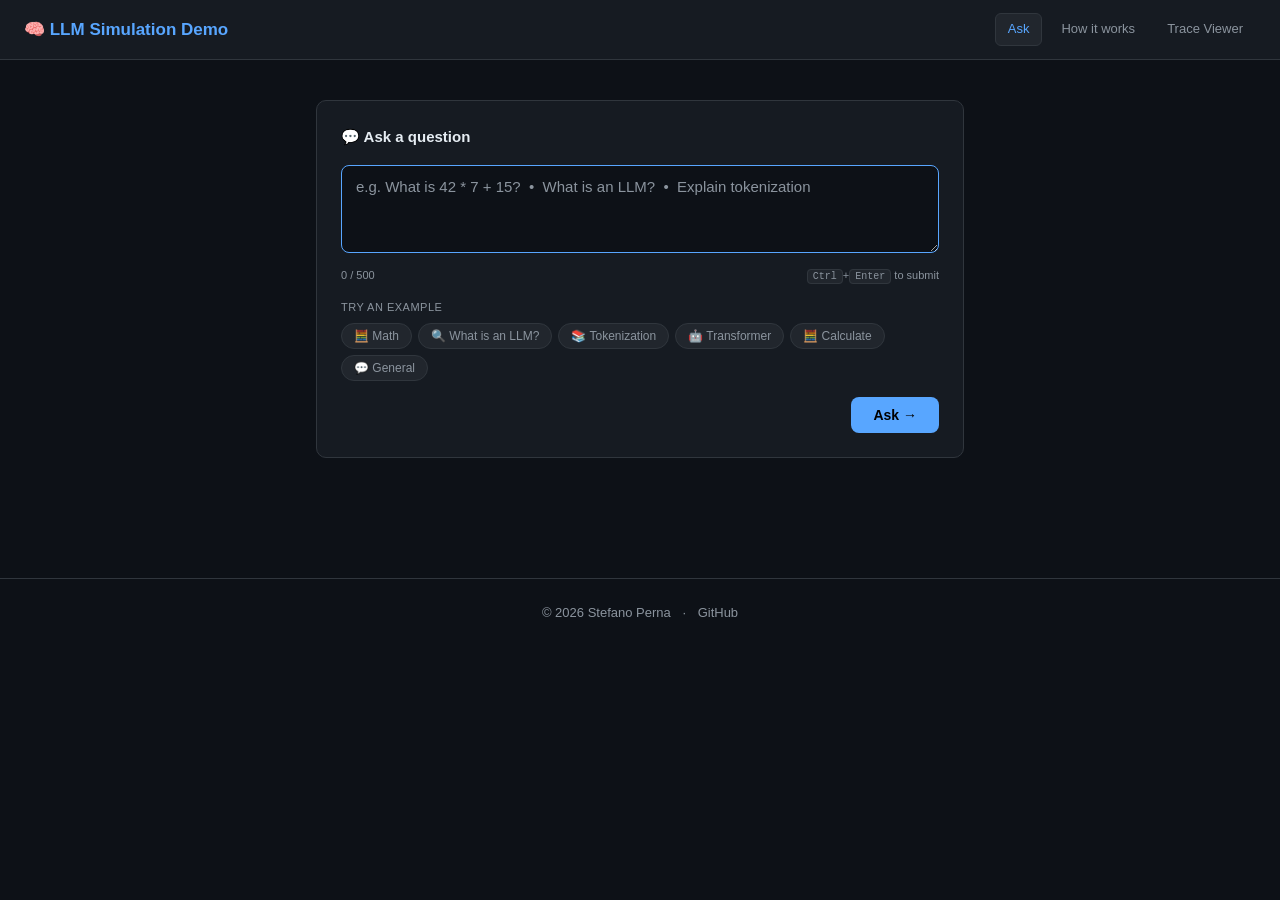
==== ui/index.html @ 04939d82 "Initial Commit" ====
<!DOCTYPE html>
<html lang="en">
<head>
  <meta charset="UTF-8" />
  <meta name="viewport" content="width=device-width, initial-scale=1.0" />
  <title>LLM Simulation Demo</title>
  <style>
    /* ── Variables (match viewer.html theme) ────────────────────────────── */
    *, *::before, *::after { box-sizing: border-box; margin: 0; padding: 0; }

    :root {
      --bg:        #0d1117;
      --surface:   #161b22;
      --surface2:  #21262d;
      --border:    #30363d;
      --text:      #e6edf3;
      --muted:     #8b949e;
      --accent:    #58a6ff;
      --green:     #3fb950;
      --yellow:    #d29922;
      --red:       #f85149;
      --purple:    #bc8cff;
      --orange:    #ffa657;
      --font-mono: "SFMono-Regular", Consolas, "Liberation Mono", Menlo, monospace;
      --radius:    10px;
    }

    body {
      background: var(--bg);
      color: var(--text);
      font-family: -apple-system, BlinkMacSystemFont, "Segoe UI", Roboto, sans-serif;
      font-size: 14px;
      line-height: 1.6;
      min-height: 100vh;
    }

    /* ── Header ─────────────────────────────────────────────────────────── */
    header {
      background: var(--surface);
      border-bottom: 1px solid var(--border);
      padding: 13px 24px;
      display: flex;
      align-items: center;
      gap: 12px;
      position: sticky;
      top: 0;
      z-index: 100;
    }
    header a.logo { font-size: 17px; font-weight: 600; color: var(--accent); text-decoration: none; flex: 1; }
    header a.logo:hover { text-decoration: underline; }
    nav { display: flex; gap: 6px; }
    nav a {
      font-size: 13px;
      color: var(--muted);
      text-decoration: none;
      padding: 5px 12px;
      border-radius: 6px;
      border: 1px solid transparent;
      transition: color .15s, border-color .15s;
    }
    nav a:hover, nav a.active { color: var(--text); border-color: var(--border); }
    nav a.active { background: var(--surface2); color: var(--accent); }

    /* ── Layout ─────────────────────────────────────────────────────────── */
    main {
      max-width: 680px;
      margin: 40px auto;
      padding: 0 16px 64px;
    }

    /* ── Card ───────────────────────────────────────────────────────────── */
    .card {
      background: var(--surface);
      border: 1px solid var(--border);
      border-radius: var(--radius);
      padding: 24px;
      margin-bottom: 16px;
    }
    .card-title {
      font-size: 15px;
      font-weight: 600;
      margin-bottom: 16px;
      display: flex;
      align-items: center;
      gap: 8px;
    }

    /* ── Query card ─────────────────────────────────────────────────────── */
    #query-input {
      width: 100%;
      min-height: 88px;
      background: var(--bg);
      border: 1px solid var(--border);
      border-radius: 8px;
      color: var(--text);
      font-size: 15px;
      padding: 12px 14px;
      resize: vertical;
      outline: none;
      font-family: inherit;
      transition: border-color 0.15s;
    }
    #query-input:focus { border-color: var(--accent); }
    #query-input::placeholder { color: var(--muted); }

    .input-footer {
      display: flex;
      align-items: center;
      justify-content: space-between;
      margin-top: 8px;
      flex-wrap: wrap;
      gap: 8px;
    }
    .char-counter { font-size: 11px; color: var(--muted); }
    .char-counter.warn { color: var(--yellow); }
    .shortcuts { font-size: 11px; color: var(--muted); }
    kbd {
      background: var(--surface2);
      border: 1px solid var(--border);
      border-radius: 4px;
      padding: 1px 5px;
      font-size: 10px;
      font-family: var(--font-mono);
    }

    /* ── Example chips ───────────────────────────────────────────────────── */
    .chips-label { font-size: 11px; color: var(--muted); margin: 14px 0 6px; text-transform: uppercase; letter-spacing: .5px; }
    .chips { display: flex; gap: 6px; flex-wrap: wrap; }
    .chip {
      padding: 5px 12px;
      border-radius: 20px;
      border: 1px solid var(--border);
      background: var(--surface2);
      color: var(--muted);
      font-size: 12px;
      cursor: pointer;
      transition: border-color 0.15s, color 0.15s;
      white-space: nowrap;
    }
    .chip:hover { border-color: var(--accent); color: var(--text); }

    /* ── Button ─────────────────────────────────────────────────────────── */
    .btn-primary {
      display: inline-flex;
      align-items: center;
      gap: 6px;
      background: var(--accent);
      color: #000;
      border: none;
      border-radius: 8px;
      padding: 10px 22px;
      font-size: 14px;
      font-weight: 600;
      cursor: pointer;
      text-decoration: none;
      transition: background 0.15s, transform 0.1s;
      white-space: nowrap;
    }
    .btn-primary:hover { background: #79c0ff; }
    .btn-primary:active { transform: scale(0.97); }
    .btn-primary:disabled { opacity: 0.45; cursor: not-allowed; transform: none; }

    .btn-secondary {
      display: inline-flex;
      align-items: center;
      gap: 6px;
      background: var(--surface2);
      border: 1px solid var(--border);
      color: var(--text);
      border-radius: 8px;
      padding: 8px 18px;
      font-size: 13px;
      cursor: pointer;
      transition: border-color 0.15s;
    }
    .btn-secondary:hover { border-color: var(--accent); }

    /* ── Submit row ─────────────────────────────────────────────────────── */
    .submit-row {
      margin-top: 16px;
      display: flex;
      align-items: center;
      justify-content: flex-end;
    }

    /* ── Loading card ────────────────────────────────────────────────────── */
    .spinner-wrap { display: flex; justify-content: center; margin-bottom: 16px; }
    @keyframes spin { to { transform: rotate(360deg); } }
    .spinner {
      width: 34px; height: 34px;
      border: 3px solid var(--border);
      border-top-color: var(--accent);
      border-radius: 50%;
      animation: spin 0.75s linear infinite;
    }
    .loading-label {
      text-align: center;
      color: var(--muted);
      font-size: 13px;
      margin-bottom: 20px;
    }

    /* ── Stage list ─────────────────────────────────────────────────────── */
    .stage-list { display: flex; flex-direction: column; gap: 6px; }
    .stage-item {
      display: flex;
      align-items: center;
      gap: 12px;
      padding: 9px 14px;
      border-radius: 7px;
      border: 1px solid var(--border);
      transition: border-color 0.2s, background 0.2s, opacity 0.2s;
    }
    .stage-item.pending { opacity: 0.35; }
    .stage-item.active  { border-color: var(--accent); background: #0d1f33; opacity: 1; }
    .stage-item.done    { border-color: var(--green);  background: #0d2018; opacity: 1; }
    .stage-icon { font-size: 16px; width: 22px; text-align: center; }
    .stage-name { flex: 1; font-size: 13px; }
    .stage-status { font-size: 13px; width: 20px; text-align: center; }

    /* ── Answer card ────────────────────────────────────────────────────── */
    .query-echo {
      font-size: 13px;
      color: var(--muted);
      margin-bottom: 16px;
      padding: 8px 12px;
      background: var(--surface2);
      border-radius: 6px;
      border-left: 3px solid var(--border);
    }
    .query-echo strong { color: var(--text); }

    /* Tool badge */
    .tool-badge {
      display: inline-flex;
      align-items: center;
      gap: 6px;
      padding: 4px 12px;
      border-radius: 20px;
      font-size: 12px;
      font-weight: 600;
      border: 1px solid;
      margin-bottom: 8px;
    }
    .badge-calc   { border-color: var(--green);  color: var(--green);  background: #0d2018; }
    .badge-search { border-color: var(--accent); color: var(--accent); background: #0d1f33; }

    .tool-output {
      background: var(--bg);
      border: 1px solid var(--border);
      border-radius: 7px;
      padding: 10px 14px;
      font-family: var(--font-mono);
      font-size: 13px;
      margin-bottom: 16px;
      max-height: 130px;
      overflow-y: auto;
      white-space: pre-wrap;
      word-break: break-word;
      line-height: 1.6;
    }

    /* Token display */
    .section-label {
      font-size: 11px;
      color: var(--muted);
      text-transform: uppercase;
      letter-spacing: .5px;
      margin-bottom: 8px;
    }
    .token-display {
      min-height: 52px;
      padding: 12px 14px;
      background: var(--bg);
      border: 1px solid var(--border);
      border-radius: 8px;
      line-height: 2.2;
      font-size: 15px;
      word-break: break-word;
    }

    /* Individual token pills */
    .tok {
      display: inline-block;
      padding: 2px 7px;
      margin: 2px 2px;
      border-radius: 5px;
      border: 1px solid;
      font-family: var(--font-mono);
      cursor: default;
      transition: transform 0.12s;
    }
    .tok:hover { transform: translateY(-2px); }
    .tok sup { font-size: 9px; opacity: 0.65; margin-left: 1px; }

    /* Probability tiers — colour-codes token confidence visually */
    .tok-high { border-color: #3fb950; background: #0a1f10; color: #e6edf3; }
    .tok-mid  { border-color: #d29922; background: #1f1700; color: #e6edf3; }
    .tok-low  { border-color: #f85149; background: #1f0a0a; color: #e6edf3; }

    /* Legend */
    .tok-legend {
      display: flex;
      gap: 10px;
      margin-top: 10px;
      flex-wrap: wrap;
    }
    .legend-item {
      font-size: 11px;
      padding: 2px 9px;
      border-radius: 12px;
      border: 1px solid;
    }
    .legend-item.tok-high { border-color: #3fb950; color: #3fb950; background: #0a1f10; }
    .legend-item.tok-mid  { border-color: #d29922; color: #d29922; background: #1f1700; }
    .legend-item.tok-low  { border-color: #f85149; color: #f85149; background: #1f0a0a; }

    /* Stats row */
    .stats-row {
      display: flex;
      gap: 20px;
      margin: 14px 0 16px;
      font-size: 12px;
      color: var(--muted);
      flex-wrap: wrap;
    }
    .stats-row span { display: flex; align-items: center; gap: 5px; }

    /* Actions */
    .actions {
      display: flex;
      gap: 10px;
      align-items: center;
      flex-wrap: wrap;
      padding-top: 4px;
    }

    /* ── Error card ──────────────────────────────────────────────────────── */
    .error-box {
      background: #1f0a0a;
      border: 1px solid var(--red);
      border-radius: 8px;
      padding: 12px 16px;
      color: var(--red);
      margin-bottom: 14px;
      font-size: 13px;
    }

    /* ── Utility ─────────────────────────────────────────────────────────── */
    .hidden { display: none !important; }

    @keyframes fadein {
      from { opacity: 0; transform: translateY(10px); }
      to   { opacity: 1; transform: translateY(0); }
    }
    .fadein { animation: fadein 0.3s ease; }

    /* Scrollbar */
    ::-webkit-scrollbar { width: 6px; height: 6px; }
    ::-webkit-scrollbar-track { background: var(--bg); }
    ::-webkit-scrollbar-thumb { background: var(--border); border-radius: 3px; }

    /* ── Footer ─────────────────────────────────────────────────────────── */
    footer {
      text-align: center;
      padding: 24px 16px;
      font-size: 13px;
      color: var(--muted);
      border-top: 1px solid var(--border);
      margin-top: 40px;
    }
    footer a { color: var(--muted); text-decoration: none; transition: color .15s; }
    footer a:hover { color: var(--accent); }
    .footer-sep { margin: 0 8px; }
  </style>
</head>
<body>

<header>
  <a class="logo" href="/">🧠 LLM Simulation Demo</a>
  <nav>
    <a href="/" class="active">Ask</a>
    <a href="/about">How it works</a>
    <a href="/trace">Trace Viewer</a>
  </nav>
</header>

<main>

  <!-- ── Query section ─────────────────────────────────────────────────── -->
  <section id="query-section" class="card">
    <div class="card-title">💬 Ask a question</div>

    <textarea
      id="query-input"
      placeholder="e.g. What is 42 * 7 + 15?  •  What is an LLM?  •  Explain tokenization"
      maxlength="500"
      autofocus
    ></textarea>

    <div class="input-footer">
      <span class="char-counter" id="char-counter">0 / 500</span>
      <span class="shortcuts"><kbd>Ctrl</kbd>+<kbd>Enter</kbd> to submit</span>
    </div>

    <div class="chips-label">Try an example</div>
    <div class="chips">
      <button class="chip" data-query="What is 42 * 7 + 15?">🧮 Math</button>
      <button class="chip" data-query="What is an LLM?">🔍 What is an LLM?</button>
      <button class="chip" data-query="Explain tokenization in NLP">📚 Tokenization</button>
      <button class="chip" data-query="Tell me about the transformer architecture">🤖 Transformer</button>
      <button class="chip" data-query="Calculate 100 / 4 + 3 * 2">🧮 Calculate</button>
      <button class="chip" data-query="Hello there">💬 General</button>
    </div>

    <div class="submit-row">
      <button class="btn-primary" id="submit-btn">Ask →</button>
    </div>
  </section>

  <!-- ── Loading section ───────────────────────────────────────────────── -->
  <section id="loading-section" class="card hidden">
    <div class="spinner-wrap"><div class="spinner"></div></div>
    <div class="loading-label" id="loading-label">Running LLM pipeline…</div>
    <div class="stage-list" id="stage-list"></div>
  </section>

  <!-- ── Answer section ────────────────────────────────────────────────── -->
  <section id="answer-section" class="card hidden fadein">
    <div class="card-title">✅ Answer</div>

    <!-- Echo the original query -->
    <div class="query-echo" id="query-echo">
      <strong>Query:</strong> <span id="query-echo-text"></span>
    </div>

    <!-- Tool result (hidden when no tool was used) -->
    <div id="tool-section" class="hidden">
      <div id="tool-badge" class="tool-badge"></div>
      <div id="tool-output" class="tool-output"></div>
    </div>

    <!-- Generated response with animated token pills -->
    <div class="section-label">Generated response</div>
    <div id="token-display" class="token-display"></div>

    <!-- Probability legend -->
    <div class="tok-legend">
      <span class="legend-item tok-high">≥ 80% confident</span>
      <span class="legend-item tok-mid">50 – 80%</span>
      <span class="legend-item tok-low">&lt; 50%</span>
    </div>

    <!-- Stats -->
    <div class="stats-row">
      <span>⚡ <strong id="stat-steps">—</strong> pipeline steps recorded</span>
      <span>🪙 <strong id="stat-tokens">—</strong> tokens generated</span>
    </div>

    <!-- Actions -->
    <div class="actions">
      <button class="btn-secondary" id="new-query-btn">← New question</button>
      <a id="trace-btn" href="/trace?autoload" target="_blank" class="btn-primary hidden">
        🔍 View Execution Trace →
      </a>
    </div>
  </section>

  <!-- ── Error section ─────────────────────────────────────────────────── -->
  <section id="error-section" class="card hidden fadein">
    <div class="card-title">⚠️ Error</div>
    <div class="error-box" id="error-box"></div>
    <button class="btn-secondary" id="retry-btn">← Try again</button>
  </section>

</main>

<script>
/* ═══════════════════════════════════════════════════════════════════════
   Constants
═══════════════════════════════════════════════════════════════════════ */
const STAGES = [
  { icon: "📥", name: "Input received" },
  { icon: "🔧", name: "Prompt construction" },
  { icon: "✂️",  name: "Tokenization" },
  { icon: "🤔", name: "Reasoning & tool dispatch" },
  { icon: "⚡", name: "Token-by-token generation" },
  { icon: "✅", name: "Final answer composed" },
];

/* ═══════════════════════════════════════════════════════════════════════
   Helpers
═══════════════════════════════════════════════════════════════════════ */
function esc(s) {
  return String(s)
    .replace(/&/g, "&amp;")
    .replace(/</g, "&lt;")
    .replace(/>/g, "&gt;");
}

function show(...ids) {
  ids.forEach(id => {
    const el = document.getElementById(id);
    if (el) el.classList.remove("hidden");
  });
}

function hide(...ids) {
  ids.forEach(id => {
    const el = document.getElementById(id);
    if (el) el.classList.add("hidden");
  });
}

function probCls(p) {
  if (p >= 0.8) return "tok-high";
  if (p >= 0.5) return "tok-mid";
  return "tok-low";
}

/* ═══════════════════════════════════════════════════════════════════════
   Pipeline stage animation
   Runs independently so even instant responses feel informative.
═══════════════════════════════════════════════════════════════════════ */
function buildStages() {
  document.getElementById("stage-list").innerHTML = STAGES.map((s, i) =>
    `<div id="st${i}" class="stage-item pending">
       <span class="stage-icon">${s.icon}</span>
       <span class="stage-name">${esc(s.name)}</span>
       <span class="stage-status">—</span>
     </div>`
  ).join("");
}

function markStage(i, cls, status) {
  const el = document.getElementById(`st${i}`);
  if (!el) return;
  el.className = `stage-item ${cls}`;
  el.querySelector(".stage-status").textContent = status;
}

function runStageAnimation() {
  let i = 0;
  const interval = setInterval(() => {
    if (i > 0) markStage(i - 1, "done", "✓");
    if (i < STAGES.length) {
      markStage(i, "active", "⚡");
      i++;
    } else {
      clearInterval(interval);
    }
  }, 200);

  // Returns a "complete all" function to call when the API responds.
  return () => {
    clearInterval(interval);
    STAGES.forEach((_, j) => markStage(j, "done", "✓"));
  };
}

/* ═══════════════════════════════════════════════════════════════════════
   Token animation
   Each token fades in sequentially with a probability-coloured pill.
   The superscript shows the confidence percentage.
   Hover the token to see the exact probability in a tooltip.
═══════════════════════════════════════════════════════════════════════ */
function animateTokens(tokens, probs) {
  const container = document.getElementById("token-display");
  container.innerHTML = "";

  if (!tokens.length) {
    container.textContent = "(no tokens generated)";
    return Promise.resolve();
  }

  // Cap total animation time at 1.5 s regardless of token count.
  const delay = Math.min(130, 1500 / tokens.length);

  return new Promise(resolve => {
    tokens.forEach((tok, i) => {
      setTimeout(() => {
        const pct = Math.round(probs[i] * 100);
        const span = document.createElement("span");
        span.className = `tok ${probCls(probs[i])}`;
        span.title = `"${tok}"  ·  probability: ${(probs[i] * 100).toFixed(1)}%`;
        span.innerHTML = `${esc(tok)}<sup>${pct}%</sup>`;

        // Start invisible, then fade + slide in.
        span.style.cssText = "opacity:0;transform:translateY(5px);transition:opacity 0.15s,transform 0.15s";
        container.appendChild(span);

        // Double rAF ensures the transition fires after insertion.
        requestAnimationFrame(() => requestAnimationFrame(() => {
          span.style.opacity = "1";
          span.style.transform = "translateY(0)";
        }));

        if (i === tokens.length - 1) setTimeout(resolve, 350);
      }, i * delay);
    });
  });
}

/* ═══════════════════════════════════════════════════════════════════════
   Main flow
═══════════════════════════════════════════════════════════════════════ */
async function runQuery(query) {
  // Transition UI to loading state.
  hide("query-section", "answer-section", "error-section");
  show("loading-section");
  document.getElementById("loading-label").textContent = "Running LLM pipeline…";
  buildStages();
  const completeStages = runStageAnimation();

  try {
    const resp = await fetch("/run", {
      method: "POST",
      headers: { "Content-Type": "application/json" },
      body: JSON.stringify({ query }),
      signal: AbortSignal.timeout(30_000),
    });

    completeStages();
    const data = await resp.json();

    if (!resp.ok) {
      showError(data.error || `Server error ${resp.status}`);
      return;
    }

    await showAnswer(query, data);

  } catch (err) {
    completeStages();
    if (err.name === "TimeoutError") {
      showError("The request timed out (30 s). Is the server running?");
    } else {
      showError(`Network error: ${err.message}`);
    }
  }
}

async function showAnswer(query, data) {
  hide("loading-section");

  // Echo the original query so the user always sees what was asked.
  document.getElementById("query-echo-text").textContent = query;

  // ── Tool section ────────────────────────────────────────────────────────
  if (data.tool_used) {
    const isCalc = data.tool_used === "calculator";
    const badgeCls = isCalc ? "badge-calc" : "badge-search";
    const icon     = isCalc ? "🧮" : "🔍";
    const badge    = document.getElementById("tool-badge");
    badge.className = `tool-badge ${badgeCls}`;
    badge.innerHTML = `${icon} ${esc(data.tool_used)}`;
    document.getElementById("tool-output").textContent = data.tool_output ?? "";
    show("tool-section");
  } else {
    hide("tool-section");
  }

  // ── Stats ────────────────────────────────────────────────────────────────
  document.getElementById("stat-steps").textContent  = data.total_steps;
  document.getElementById("stat-tokens").textContent = data.tokens.length;

  // Show the answer card (trace button still hidden until animation ends).
  hide("trace-btn");
  show("answer-section");

  // ── Animate tokens ───────────────────────────────────────────────────────
  await animateTokens(data.tokens, data.token_probs);

  // Reveal the trace button after the animation finishes.
  show("trace-btn");
}

function showError(msg) {
  hide("loading-section");
  document.getElementById("error-box").textContent = msg;
  show("error-section");
}

/* ═══════════════════════════════════════════════════════════════════════
   Event listeners
═══════════════════════════════════════════════════════════════════════ */

// Character counter
document.getElementById("query-input").addEventListener("input", function () {
  const n = this.value.length;
  const counter = document.getElementById("char-counter");
  counter.textContent = `${n} / 500`;
  counter.className = "char-counter" + (n > 440 ? " warn" : "");
});

// Submit on button click
document.getElementById("submit-btn").addEventListener("click", () => {
  const q = document.getElementById("query-input").value.trim();
  if (!q) { document.getElementById("query-input").focus(); return; }
  runQuery(q);
});

// Submit on Ctrl/Cmd + Enter
document.getElementById("query-input").addEventListener("keydown", e => {
  if (e.key === "Enter" && (e.ctrlKey || e.metaKey)) {
    document.getElementById("submit-btn").click();
  }
});

// Example chips fill the textarea
document.querySelectorAll(".chip").forEach(chip => {
  chip.addEventListener("click", () => {
    document.getElementById("query-input").value = chip.dataset.query;
    // Trigger counter update
    document.getElementById("query-input").dispatchEvent(new Event("input"));
    document.getElementById("query-input").focus();
  });
});

// "New question" button
document.getElementById("new-query-btn").addEventListener("click", () => {
  hide("answer-section", "error-section");
  show("query-section");
  document.getElementById("query-input").focus();
});

// "Try again" button
document.getElementById("retry-btn").addEventListener("click", () => {
  hide("error-section");
  show("query-section");
  document.getElementById("query-input").focus();
});
</script>

<footer>
  <span>© 2026 <a href="https://www.stefanoperna.it" target="_blank" rel="noopener">Stefano Perna</a></span>
  <span class="footer-sep">·</span>
  <a href="https://github.com/pernastefano/llm_sim" target="_blank" rel="noopener">GitHub</a>
</footer>
</body>
</html>
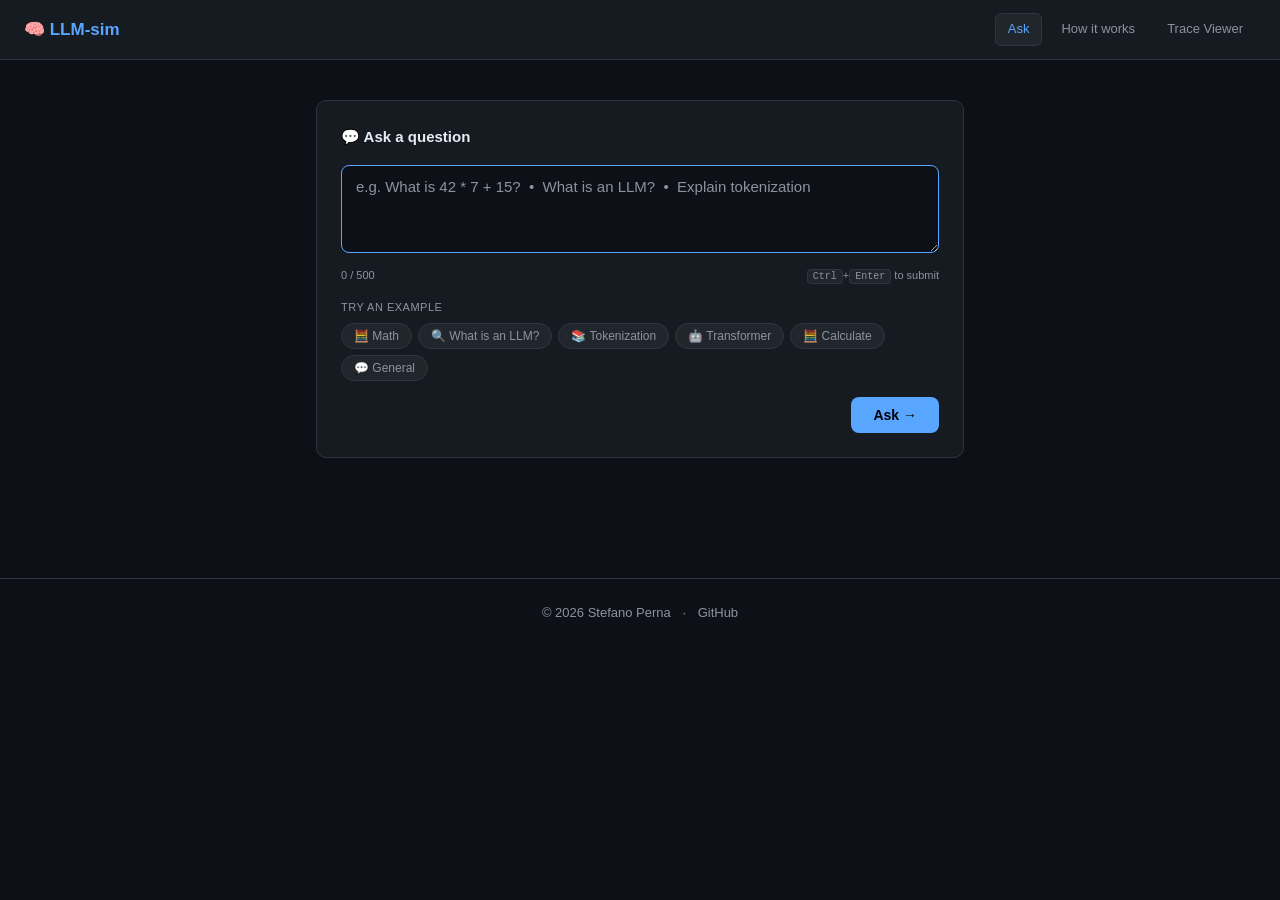
==== commit b987117a: "Minor changes on UI" ====
--- a/ui/index.html
+++ b/ui/index.html
@@ -3,7 +3,7 @@
 <head>
   <meta charset="UTF-8" />
   <meta name="viewport" content="width=device-width, initial-scale=1.0" />
-  <title>LLM Simulation Demo</title>
+  <title>LLM-sim</title>
   <style>
     /* ── Variables (match viewer.html theme) ────────────────────────────── */
     *, *::before, *::after { box-sizing: border-box; margin: 0; padding: 0; }
@@ -377,7 +377,7 @@
 <body>
 
 <header>
-  <a class="logo" href="/">🧠 LLM Simulation Demo</a>
+  <a class="logo" href="/">🧠 LLM-sim</a>
   <nav>
     <a href="/" class="active">Ask</a>
     <a href="/about">How it works</a>
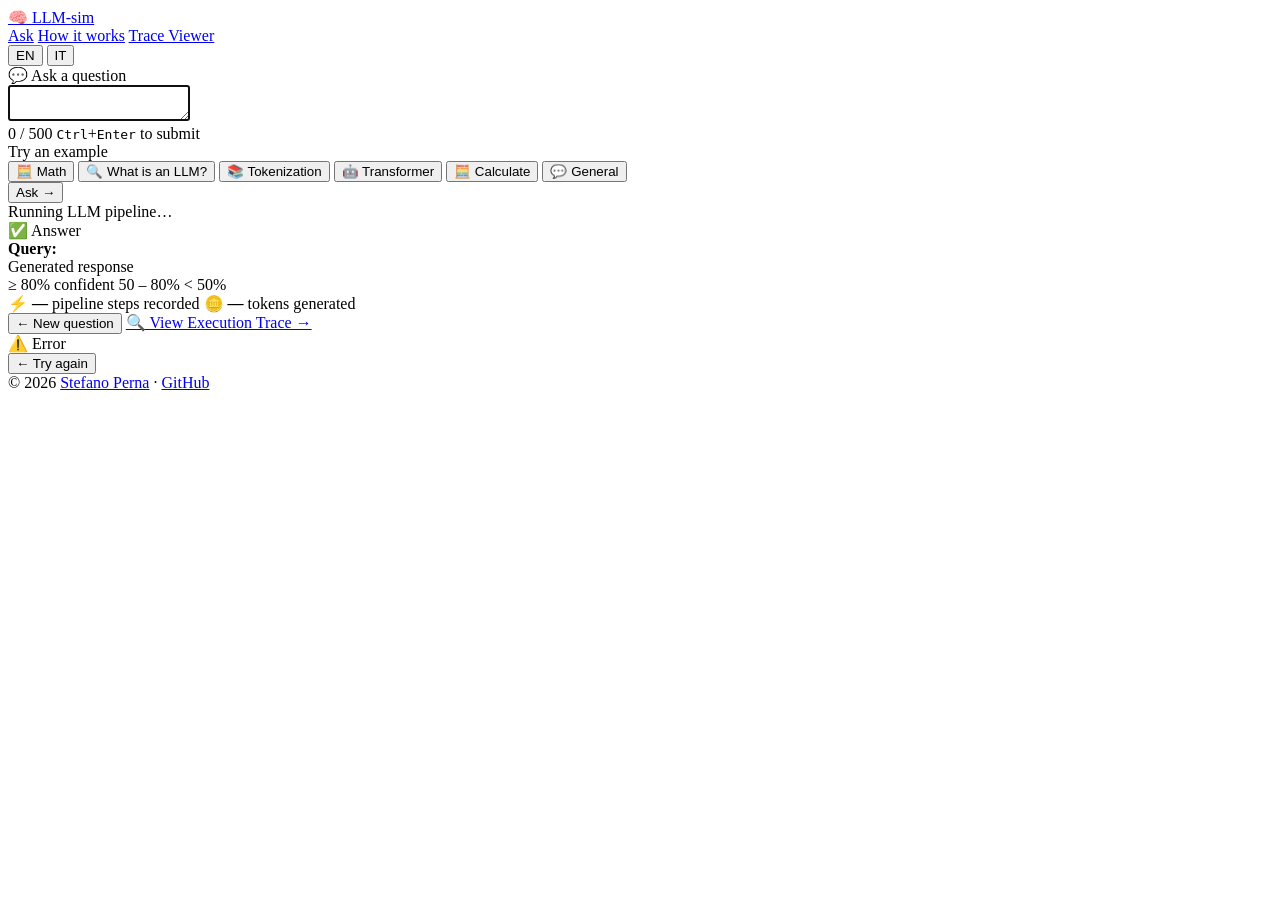
==== commit 16db8648: "Refactor of UI and added i18n" ====
--- a/ui/index.html
+++ b/ui/index.html
@@ -1,741 +1,123 @@
 <!DOCTYPE html>
-<html lang="en">
+<html lang="en" data-i18n-title="index.title">
 <head>
   <meta charset="UTF-8" />
   <meta name="viewport" content="width=device-width, initial-scale=1.0" />
   <title>LLM-sim</title>
-  <style>
-    /* ── Variables (match viewer.html theme) ────────────────────────────── */
-    *, *::before, *::after { box-sizing: border-box; margin: 0; padding: 0; }
-
-    :root {
-      --bg:        #0d1117;
-      --surface:   #161b22;
-      --surface2:  #21262d;
-      --border:    #30363d;
-      --text:      #e6edf3;
-      --muted:     #8b949e;
-      --accent:    #58a6ff;
-      --green:     #3fb950;
-      --yellow:    #d29922;
-      --red:       #f85149;
-      --purple:    #bc8cff;
-      --orange:    #ffa657;
-      --font-mono: "SFMono-Regular", Consolas, "Liberation Mono", Menlo, monospace;
-      --radius:    10px;
-    }
-
-    body {
-      background: var(--bg);
-      color: var(--text);
-      font-family: -apple-system, BlinkMacSystemFont, "Segoe UI", Roboto, sans-serif;
-      font-size: 14px;
-      line-height: 1.6;
-      min-height: 100vh;
-    }
-
-    /* ── Header ─────────────────────────────────────────────────────────── */
-    header {
-      background: var(--surface);
-      border-bottom: 1px solid var(--border);
-      padding: 13px 24px;
-      display: flex;
-      align-items: center;
-      gap: 12px;
-      position: sticky;
-      top: 0;
-      z-index: 100;
-    }
-    header a.logo { font-size: 17px; font-weight: 600; color: var(--accent); text-decoration: none; flex: 1; }
-    header a.logo:hover { text-decoration: underline; }
-    nav { display: flex; gap: 6px; }
-    nav a {
-      font-size: 13px;
-      color: var(--muted);
-      text-decoration: none;
-      padding: 5px 12px;
-      border-radius: 6px;
-      border: 1px solid transparent;
-      transition: color .15s, border-color .15s;
-    }
-    nav a:hover, nav a.active { color: var(--text); border-color: var(--border); }
-    nav a.active { background: var(--surface2); color: var(--accent); }
-
-    /* ── Layout ─────────────────────────────────────────────────────────── */
-    main {
-      max-width: 680px;
-      margin: 40px auto;
-      padding: 0 16px 64px;
-    }
-
-    /* ── Card ───────────────────────────────────────────────────────────── */
-    .card {
-      background: var(--surface);
-      border: 1px solid var(--border);
-      border-radius: var(--radius);
-      padding: 24px;
-      margin-bottom: 16px;
-    }
-    .card-title {
-      font-size: 15px;
-      font-weight: 600;
-      margin-bottom: 16px;
-      display: flex;
-      align-items: center;
-      gap: 8px;
-    }
-
-    /* ── Query card ─────────────────────────────────────────────────────── */
-    #query-input {
-      width: 100%;
-      min-height: 88px;
-      background: var(--bg);
-      border: 1px solid var(--border);
-      border-radius: 8px;
-      color: var(--text);
-      font-size: 15px;
-      padding: 12px 14px;
-      resize: vertical;
-      outline: none;
-      font-family: inherit;
-      transition: border-color 0.15s;
-    }
-    #query-input:focus { border-color: var(--accent); }
-    #query-input::placeholder { color: var(--muted); }
-
-    .input-footer {
-      display: flex;
-      align-items: center;
-      justify-content: space-between;
-      margin-top: 8px;
-      flex-wrap: wrap;
-      gap: 8px;
-    }
-    .char-counter { font-size: 11px; color: var(--muted); }
-    .char-counter.warn { color: var(--yellow); }
-    .shortcuts { font-size: 11px; color: var(--muted); }
-    kbd {
-      background: var(--surface2);
-      border: 1px solid var(--border);
-      border-radius: 4px;
-      padding: 1px 5px;
-      font-size: 10px;
-      font-family: var(--font-mono);
-    }
-
-    /* ── Example chips ───────────────────────────────────────────────────── */
-    .chips-label { font-size: 11px; color: var(--muted); margin: 14px 0 6px; text-transform: uppercase; letter-spacing: .5px; }
-    .chips { display: flex; gap: 6px; flex-wrap: wrap; }
-    .chip {
-      padding: 5px 12px;
-      border-radius: 20px;
-      border: 1px solid var(--border);
-      background: var(--surface2);
-      color: var(--muted);
-      font-size: 12px;
-      cursor: pointer;
-      transition: border-color 0.15s, color 0.15s;
-      white-space: nowrap;
-    }
-    .chip:hover { border-color: var(--accent); color: var(--text); }
-
-    /* ── Button ─────────────────────────────────────────────────────────── */
-    .btn-primary {
-      display: inline-flex;
-      align-items: center;
-      gap: 6px;
-      background: var(--accent);
-      color: #000;
-      border: none;
-      border-radius: 8px;
-      padding: 10px 22px;
-      font-size: 14px;
-      font-weight: 600;
-      cursor: pointer;
-      text-decoration: none;
-      transition: background 0.15s, transform 0.1s;
-      white-space: nowrap;
-    }
-    .btn-primary:hover { background: #79c0ff; }
-    .btn-primary:active { transform: scale(0.97); }
-    .btn-primary:disabled { opacity: 0.45; cursor: not-allowed; transform: none; }
-
-    .btn-secondary {
-      display: inline-flex;
-      align-items: center;
-      gap: 6px;
-      background: var(--surface2);
-      border: 1px solid var(--border);
-      color: var(--text);
-      border-radius: 8px;
-      padding: 8px 18px;
-      font-size: 13px;
-      cursor: pointer;
-      transition: border-color 0.15s;
-    }
-    .btn-secondary:hover { border-color: var(--accent); }
-
-    /* ── Submit row ─────────────────────────────────────────────────────── */
-    .submit-row {
-      margin-top: 16px;
-      display: flex;
-      align-items: center;
-      justify-content: flex-end;
-    }
-
-    /* ── Loading card ────────────────────────────────────────────────────── */
-    .spinner-wrap { display: flex; justify-content: center; margin-bottom: 16px; }
-    @keyframes spin { to { transform: rotate(360deg); } }
-    .spinner {
-      width: 34px; height: 34px;
-      border: 3px solid var(--border);
-      border-top-color: var(--accent);
-      border-radius: 50%;
-      animation: spin 0.75s linear infinite;
-    }
-    .loading-label {
-      text-align: center;
-      color: var(--muted);
-      font-size: 13px;
-      margin-bottom: 20px;
-    }
-
-    /* ── Stage list ─────────────────────────────────────────────────────── */
-    .stage-list { display: flex; flex-direction: column; gap: 6px; }
-    .stage-item {
-      display: flex;
-      align-items: center;
-      gap: 12px;
-      padding: 9px 14px;
-      border-radius: 7px;
-      border: 1px solid var(--border);
-      transition: border-color 0.2s, background 0.2s, opacity 0.2s;
-    }
-    .stage-item.pending { opacity: 0.35; }
-    .stage-item.active  { border-color: var(--accent); background: #0d1f33; opacity: 1; }
-    .stage-item.done    { border-color: var(--green);  background: #0d2018; opacity: 1; }
-    .stage-icon { font-size: 16px; width: 22px; text-align: center; }
-    .stage-name { flex: 1; font-size: 13px; }
-    .stage-status { font-size: 13px; width: 20px; text-align: center; }
-
-    /* ── Answer card ────────────────────────────────────────────────────── */
-    .query-echo {
-      font-size: 13px;
-      color: var(--muted);
-      margin-bottom: 16px;
-      padding: 8px 12px;
-      background: var(--surface2);
-      border-radius: 6px;
-      border-left: 3px solid var(--border);
-    }
-    .query-echo strong { color: var(--text); }
-
-    /* Tool badge */
-    .tool-badge {
-      display: inline-flex;
-      align-items: center;
-      gap: 6px;
-      padding: 4px 12px;
-      border-radius: 20px;
-      font-size: 12px;
-      font-weight: 600;
-      border: 1px solid;
-      margin-bottom: 8px;
-    }
-    .badge-calc   { border-color: var(--green);  color: var(--green);  background: #0d2018; }
-    .badge-search { border-color: var(--accent); color: var(--accent); background: #0d1f33; }
-
-    .tool-output {
-      background: var(--bg);
-      border: 1px solid var(--border);
-      border-radius: 7px;
-      padding: 10px 14px;
-      font-family: var(--font-mono);
-      font-size: 13px;
-      margin-bottom: 16px;
-      max-height: 130px;
-      overflow-y: auto;
-      white-space: pre-wrap;
-      word-break: break-word;
-      line-height: 1.6;
-    }
-
-    /* Token display */
-    .section-label {
-      font-size: 11px;
-      color: var(--muted);
-      text-transform: uppercase;
-      letter-spacing: .5px;
-      margin-bottom: 8px;
-    }
-    .token-display {
-      min-height: 52px;
-      padding: 12px 14px;
-      background: var(--bg);
-      border: 1px solid var(--border);
-      border-radius: 8px;
-      line-height: 2.2;
-      font-size: 15px;
-      word-break: break-word;
-    }
-
-    /* Individual token pills */
-    .tok {
-      display: inline-block;
-      padding: 2px 7px;
-      margin: 2px 2px;
-      border-radius: 5px;
-      border: 1px solid;
-      font-family: var(--font-mono);
-      cursor: default;
-      transition: transform 0.12s;
-    }
-    .tok:hover { transform: translateY(-2px); }
-    .tok sup { font-size: 9px; opacity: 0.65; margin-left: 1px; }
-
-    /* Probability tiers — colour-codes token confidence visually */
-    .tok-high { border-color: #3fb950; background: #0a1f10; color: #e6edf3; }
-    .tok-mid  { border-color: #d29922; background: #1f1700; color: #e6edf3; }
-    .tok-low  { border-color: #f85149; background: #1f0a0a; color: #e6edf3; }
-
-    /* Legend */
-    .tok-legend {
-      display: flex;
-      gap: 10px;
-      margin-top: 10px;
-      flex-wrap: wrap;
-    }
-    .legend-item {
-      font-size: 11px;
-      padding: 2px 9px;
-      border-radius: 12px;
-      border: 1px solid;
-    }
-    .legend-item.tok-high { border-color: #3fb950; color: #3fb950; background: #0a1f10; }
-    .legend-item.tok-mid  { border-color: #d29922; color: #d29922; background: #1f1700; }
-    .legend-item.tok-low  { border-color: #f85149; color: #f85149; background: #1f0a0a; }
-
-    /* Stats row */
-    .stats-row {
-      display: flex;
-      gap: 20px;
-      margin: 14px 0 16px;
-      font-size: 12px;
-      color: var(--muted);
-      flex-wrap: wrap;
-    }
-    .stats-row span { display: flex; align-items: center; gap: 5px; }
-
-    /* Actions */
-    .actions {
-      display: flex;
-      gap: 10px;
-      align-items: center;
-      flex-wrap: wrap;
-      padding-top: 4px;
-    }
-
-    /* ── Error card ──────────────────────────────────────────────────────── */
-    .error-box {
-      background: #1f0a0a;
-      border: 1px solid var(--red);
-      border-radius: 8px;
-      padding: 12px 16px;
-      color: var(--red);
-      margin-bottom: 14px;
-      font-size: 13px;
-    }
-
-    /* ── Utility ─────────────────────────────────────────────────────────── */
-    .hidden { display: none !important; }
-
-    @keyframes fadein {
-      from { opacity: 0; transform: translateY(10px); }
-      to   { opacity: 1; transform: translateY(0); }
-    }
-    .fadein { animation: fadein 0.3s ease; }
-
-    /* Scrollbar */
-    ::-webkit-scrollbar { width: 6px; height: 6px; }
-    ::-webkit-scrollbar-track { background: var(--bg); }
-    ::-webkit-scrollbar-thumb { background: var(--border); border-radius: 3px; }
-
-    /* ── Footer ─────────────────────────────────────────────────────────── */
-    footer {
-      text-align: center;
-      padding: 24px 16px;
-      font-size: 13px;
-      color: var(--muted);
-      border-top: 1px solid var(--border);
-      margin-top: 40px;
-    }
-    footer a { color: var(--muted); text-decoration: none; transition: color .15s; }
-    footer a:hover { color: var(--accent); }
-    .footer-sep { margin: 0 8px; }
-  </style>
+  <link rel="stylesheet" href="/css/main.css" />
+  <link rel="stylesheet" href="/css/index.css" />
 </head>
 <body>
 
 <header>
   <a class="logo" href="/">🧠 LLM-sim</a>
   <nav>
-    <a href="/" class="active">Ask</a>
-    <a href="/about">How it works</a>
-    <a href="/trace">Trace Viewer</a>
+    <a href="/" class="active" data-i18n="nav.ask">Ask</a>
+    <a href="/about" data-i18n="nav.howitworks">How it works</a>
+    <a href="/trace" data-i18n="nav.traceviewer">Trace Viewer</a>
   </nav>
+  <div class="lang-switcher">
+    <button data-lang="en" data-i18n="lang.en">EN</button>
+    <button data-lang="it" data-i18n="lang.it">IT</button>
+  </div>
 </header>
 
 <main>
 
-  <!-- ── Query section ─────────────────────────────────────────────────── -->
+  <!-- Query section -->
   <section id="query-section" class="card">
-    <div class="card-title">💬 Ask a question</div>
+    <div class="card-title" data-i18n="index.card.title">💬 Ask a question</div>
 
     <textarea
       id="query-input"
-      placeholder="e.g. What is 42 * 7 + 15?  •  What is an LLM?  •  Explain tokenization"
       maxlength="500"
       autofocus
+      data-i18n-placeholder="index.query.placeholder"
     ></textarea>
 
     <div class="input-footer">
-      <span class="char-counter" id="char-counter">0 / 500</span>
-      <span class="shortcuts"><kbd>Ctrl</kbd>+<kbd>Enter</kbd> to submit</span>
+      <span class="char-counter" id="char-counter" data-i18n="index.charcount">0 / 500</span>
+      <span class="shortcuts">
+        <kbd>Ctrl</kbd>+<kbd>Enter</kbd>
+        <span data-i18n="index.shortcut">to submit</span>
+      </span>
     </div>
 
-    <div class="chips-label">Try an example</div>
+    <div class="chips-label" data-i18n="index.chips.label">Try an example</div>
     <div class="chips">
-      <button class="chip" data-query="What is 42 * 7 + 15?">🧮 Math</button>
-      <button class="chip" data-query="What is an LLM?">🔍 What is an LLM?</button>
-      <button class="chip" data-query="Explain tokenization in NLP">📚 Tokenization</button>
-      <button class="chip" data-query="Tell me about the transformer architecture">🤖 Transformer</button>
-      <button class="chip" data-query="Calculate 100 / 4 + 3 * 2">🧮 Calculate</button>
-      <button class="chip" data-query="Hello there">💬 General</button>
+      <button class="chip" data-query="What is 42 * 7 + 15?"                       data-i18n="index.chip.math">🧮 Math</button>
+      <button class="chip" data-query="What is an LLM?"                             data-i18n="index.chip.llm">🔍 What is an LLM?</button>
+      <button class="chip" data-query="Explain tokenization in NLP"                 data-i18n="index.chip.tokenization">📚 Tokenization</button>
+      <button class="chip" data-query="Tell me about the transformer architecture"  data-i18n="index.chip.transformer">🤖 Transformer</button>
+      <button class="chip" data-query="Calculate 100 / 4 + 3 * 2"                  data-i18n="index.chip.calculate">🧮 Calculate</button>
+      <button class="chip" data-query="Hello there"                                 data-i18n="index.chip.general">💬 General</button>
     </div>
 
     <div class="submit-row">
-      <button class="btn-primary" id="submit-btn">Ask →</button>
+      <button class="btn-primary" id="submit-btn" data-i18n="index.btn.ask">Ask →</button>
     </div>
   </section>
 
-  <!-- ── Loading section ───────────────────────────────────────────────── -->
+  <!-- Loading section -->
   <section id="loading-section" class="card hidden">
     <div class="spinner-wrap"><div class="spinner"></div></div>
-    <div class="loading-label" id="loading-label">Running LLM pipeline…</div>
+    <div class="loading-label" id="loading-label" data-i18n="index.loading.label">Running LLM pipeline…</div>
     <div class="stage-list" id="stage-list"></div>
   </section>
 
-  <!-- ── Answer section ────────────────────────────────────────────────── -->
+  <!-- Answer section -->
   <section id="answer-section" class="card hidden fadein">
-    <div class="card-title">✅ Answer</div>
+    <div class="card-title" data-i18n="index.answer.title">✅ Answer</div>
 
-    <!-- Echo the original query -->
     <div class="query-echo" id="query-echo">
-      <strong>Query:</strong> <span id="query-echo-text"></span>
+      <strong data-i18n="index.answer.query">Query:</strong>
+      <span id="query-echo-text"></span>
     </div>
 
-    <!-- Tool result (hidden when no tool was used) -->
     <div id="tool-section" class="hidden">
       <div id="tool-badge" class="tool-badge"></div>
       <div id="tool-output" class="tool-output"></div>
     </div>
 
-    <!-- Generated response with animated token pills -->
-    <div class="section-label">Generated response</div>
+    <div class="section-label" data-i18n="index.answer.generated">Generated response</div>
     <div id="token-display" class="token-display"></div>
 
-    <!-- Probability legend -->
     <div class="tok-legend">
-      <span class="legend-item tok-high">≥ 80% confident</span>
-      <span class="legend-item tok-mid">50 – 80%</span>
-      <span class="legend-item tok-low">&lt; 50%</span>
+      <span class="legend-item tok-high" data-i18n="index.legend.high">≥ 80% confident</span>
+      <span class="legend-item tok-mid"  data-i18n="index.legend.mid">50 – 80%</span>
+      <span class="legend-item tok-low"  data-i18n="index.legend.low">&lt; 50%</span>
     </div>
 
-    <!-- Stats -->
     <div class="stats-row">
-      <span>⚡ <strong id="stat-steps">—</strong> pipeline steps recorded</span>
-      <span>🪙 <strong id="stat-tokens">—</strong> tokens generated</span>
+      <span>⚡ <strong id="stat-steps">—</strong> <span data-i18n="index.stats.steps">pipeline steps recorded</span></span>
+      <span>🪙 <strong id="stat-tokens">—</strong> <span data-i18n="index.stats.tokens">tokens generated</span></span>
     </div>
 
-    <!-- Actions -->
     <div class="actions">
-      <button class="btn-secondary" id="new-query-btn">← New question</button>
-      <a id="trace-btn" href="/trace?autoload" target="_blank" class="btn-primary hidden">
+      <button class="btn-secondary" id="new-query-btn" data-i18n="index.btn.newquestion">← New question</button>
+      <a id="trace-btn" href="/trace?autoload" target="_blank" class="btn-primary hidden" data-i18n="index.btn.viewtrace">
         🔍 View Execution Trace →
       </a>
     </div>
   </section>
 
-  <!-- ── Error section ─────────────────────────────────────────────────── -->
+  <!-- Error section -->
   <section id="error-section" class="card hidden fadein">
-    <div class="card-title">⚠️ Error</div>
+    <div class="card-title" data-i18n="index.error.title">⚠️ Error</div>
     <div class="error-box" id="error-box"></div>
-    <button class="btn-secondary" id="retry-btn">← Try again</button>
+    <button class="btn-secondary" id="retry-btn" data-i18n="index.btn.tryagain">← Try again</button>
   </section>
 
 </main>
 
-<script>
-/* ═══════════════════════════════════════════════════════════════════════
-   Constants
-═══════════════════════════════════════════════════════════════════════ */
-const STAGES = [
-  { icon: "📥", name: "Input received" },
-  { icon: "🔧", name: "Prompt construction" },
-  { icon: "✂️",  name: "Tokenization" },
-  { icon: "🤔", name: "Reasoning & tool dispatch" },
-  { icon: "⚡", name: "Token-by-token generation" },
-  { icon: "✅", name: "Final answer composed" },
-];
+<footer>
+  <span data-i18n="footer.copy">© 2026</span>
+  <a href="https://www.stefanoperna.it" target="_blank" rel="noopener">Stefano Perna</a>
+  <span class="footer-sep">·</span>
+  <a href="https://github.com/pernastefano/llm_sim" target="_blank" rel="noopener" data-i18n="footer.github">GitHub</a>
+</footer>
 
-/* ═══════════════════════════════════════════════════════════════════════
-   Helpers
-═══════════════════════════════════════════════════════════════════════ */
-function esc(s) {
-  return String(s)
-    .replace(/&/g, "&amp;")
-    .replace(/</g, "&lt;")
-    .replace(/>/g, "&gt;");
-}
-
-function show(...ids) {
-  ids.forEach(id => {
-    const el = document.getElementById(id);
-    if (el) el.classList.remove("hidden");
-  });
-}
-
-function hide(...ids) {
-  ids.forEach(id => {
-    const el = document.getElementById(id);
-    if (el) el.classList.add("hidden");
-  });
-}
-
-function probCls(p) {
-  if (p >= 0.8) return "tok-high";
-  if (p >= 0.5) return "tok-mid";
-  return "tok-low";
-}
-
-/* ═══════════════════════════════════════════════════════════════════════
-   Pipeline stage animation
-   Runs independently so even instant responses feel informative.
-═══════════════════════════════════════════════════════════════════════ */
-function buildStages() {
-  document.getElementById("stage-list").innerHTML = STAGES.map((s, i) =>
-    `<div id="st${i}" class="stage-item pending">
-       <span class="stage-icon">${s.icon}</span>
-       <span class="stage-name">${esc(s.name)}</span>
-       <span class="stage-status">—</span>
-     </div>`
-  ).join("");
-}
-
-function markStage(i, cls, status) {
-  const el = document.getElementById(`st${i}`);
-  if (!el) return;
-  el.className = `stage-item ${cls}`;
-  el.querySelector(".stage-status").textContent = status;
-}
-
-function runStageAnimation() {
-  let i = 0;
-  const interval = setInterval(() => {
-    if (i > 0) markStage(i - 1, "done", "✓");
-    if (i < STAGES.length) {
-      markStage(i, "active", "⚡");
-      i++;
-    } else {
-      clearInterval(interval);
-    }
-  }, 200);
-
-  // Returns a "complete all" function to call when the API responds.
-  return () => {
-    clearInterval(interval);
-    STAGES.forEach((_, j) => markStage(j, "done", "✓"));
-  };
-}
-
-/* ═══════════════════════════════════════════════════════════════════════
-   Token animation
-   Each token fades in sequentially with a probability-coloured pill.
-   The superscript shows the confidence percentage.
-   Hover the token to see the exact probability in a tooltip.
-═══════════════════════════════════════════════════════════════════════ */
-function animateTokens(tokens, probs) {
-  const container = document.getElementById("token-display");
-  container.innerHTML = "";
-
-  if (!tokens.length) {
-    container.textContent = "(no tokens generated)";
-    return Promise.resolve();
-  }
-
-  // Cap total animation time at 1.5 s regardless of token count.
-  const delay = Math.min(130, 1500 / tokens.length);
-
-  return new Promise(resolve => {
-    tokens.forEach((tok, i) => {
-      setTimeout(() => {
-        const pct = Math.round(probs[i] * 100);
-        const span = document.createElement("span");
-        span.className = `tok ${probCls(probs[i])}`;
-        span.title = `"${tok}"  ·  probability: ${(probs[i] * 100).toFixed(1)}%`;
-        span.innerHTML = `${esc(tok)}<sup>${pct}%</sup>`;
-
-        // Start invisible, then fade + slide in.
-        span.style.cssText = "opacity:0;transform:translateY(5px);transition:opacity 0.15s,transform 0.15s";
-        container.appendChild(span);
-
-        // Double rAF ensures the transition fires after insertion.
-        requestAnimationFrame(() => requestAnimationFrame(() => {
-          span.style.opacity = "1";
-          span.style.transform = "translateY(0)";
-        }));
-
-        if (i === tokens.length - 1) setTimeout(resolve, 350);
-      }, i * delay);
-    });
-  });
-}
-
-/* ═══════════════════════════════════════════════════════════════════════
-   Main flow
-═══════════════════════════════════════════════════════════════════════ */
-async function runQuery(query) {
-  // Transition UI to loading state.
-  hide("query-section", "answer-section", "error-section");
-  show("loading-section");
-  document.getElementById("loading-label").textContent = "Running LLM pipeline…";
-  buildStages();
-  const completeStages = runStageAnimation();
-
-  try {
-    const resp = await fetch("/run", {
-      method: "POST",
-      headers: { "Content-Type": "application/json" },
-      body: JSON.stringify({ query }),
-      signal: AbortSignal.timeout(30_000),
-    });
-
-    completeStages();
-    const data = await resp.json();
-
-    if (!resp.ok) {
-      showError(data.error || `Server error ${resp.status}`);
-      return;
-    }
-
-    await showAnswer(query, data);
-
-  } catch (err) {
-    completeStages();
-    if (err.name === "TimeoutError") {
-      showError("The request timed out (30 s). Is the server running?");
-    } else {
-      showError(`Network error: ${err.message}`);
-    }
-  }
-}
-
-async function showAnswer(query, data) {
-  hide("loading-section");
-
-  // Echo the original query so the user always sees what was asked.
-  document.getElementById("query-echo-text").textContent = query;
-
-  // ── Tool section ────────────────────────────────────────────────────────
-  if (data.tool_used) {
-    const isCalc = data.tool_used === "calculator";
-    const badgeCls = isCalc ? "badge-calc" : "badge-search";
-    const icon     = isCalc ? "🧮" : "🔍";
-    const badge    = document.getElementById("tool-badge");
-    badge.className = `tool-badge ${badgeCls}`;
-    badge.innerHTML = `${icon} ${esc(data.tool_used)}`;
-    document.getElementById("tool-output").textContent = data.tool_output ?? "";
-    show("tool-section");
-  } else {
-    hide("tool-section");
-  }
-
-  // ── Stats ────────────────────────────────────────────────────────────────
-  document.getElementById("stat-steps").textContent  = data.total_steps;
-  document.getElementById("stat-tokens").textContent = data.tokens.length;
-
-  // Show the answer card (trace button still hidden until animation ends).
-  hide("trace-btn");
-  show("answer-section");
-
-  // ── Animate tokens ───────────────────────────────────────────────────────
-  await animateTokens(data.tokens, data.token_probs);
-
-  // Reveal the trace button after the animation finishes.
-  show("trace-btn");
-}
-
-function showError(msg) {
-  hide("loading-section");
-  document.getElementById("error-box").textContent = msg;
-  show("error-section");
-}
-
-/* ═══════════════════════════════════════════════════════════════════════
-   Event listeners
-═══════════════════════════════════════════════════════════════════════ */
-
-// Character counter
-document.getElementById("query-input").addEventListener("input", function () {
-  const n = this.value.length;
-  const counter = document.getElementById("char-counter");
-  counter.textContent = `${n} / 500`;
-  counter.className = "char-counter" + (n > 440 ? " warn" : "");
-});
-
-// Submit on button click
-document.getElementById("submit-btn").addEventListener("click", () => {
-  const q = document.getElementById("query-input").value.trim();
-  if (!q) { document.getElementById("query-input").focus(); return; }
-  runQuery(q);
-});
-
-// Submit on Ctrl/Cmd + Enter
-document.getElementById("query-input").addEventListener("keydown", e => {
-  if (e.key === "Enter" && (e.ctrlKey || e.metaKey)) {
-    document.getElementById("submit-btn").click();
-  }
-});
-
-// Example chips fill the textarea
-document.querySelectorAll(".chip").forEach(chip => {
-  chip.addEventListener("click", () => {
-    document.getElementById("query-input").value = chip.dataset.query;
-    // Trigger counter update
-    document.getElementById("query-input").dispatchEvent(new Event("input"));
-    document.getElementById("query-input").focus();
-  });
-});
-
-// "New question" button
-document.getElementById("new-query-btn").addEventListener("click", () => {
-  hide("answer-section", "error-section");
-  show("query-section");
-  document.getElementById("query-input").focus();
-});
-
-// "Try again" button
-document.getElementById("retry-btn").addEventListener("click", () => {
-  hide("error-section");
-  show("query-section");
-  document.getElementById("query-input").focus();
-});
-</script>
-
-<footer>
-  <span>© 2026 <a href="https://www.stefanoperna.it" target="_blank" rel="noopener">Stefano Perna</a></span>
-  <span class="footer-sep">·</span>
-  <a href="https://github.com/pernastefano/llm_sim" target="_blank" rel="noopener">GitHub</a>
-</footer>
+<script src="/js/i18n.js"></script>
+<script src="/js/index.js"></script>
 </body>
 </html>
